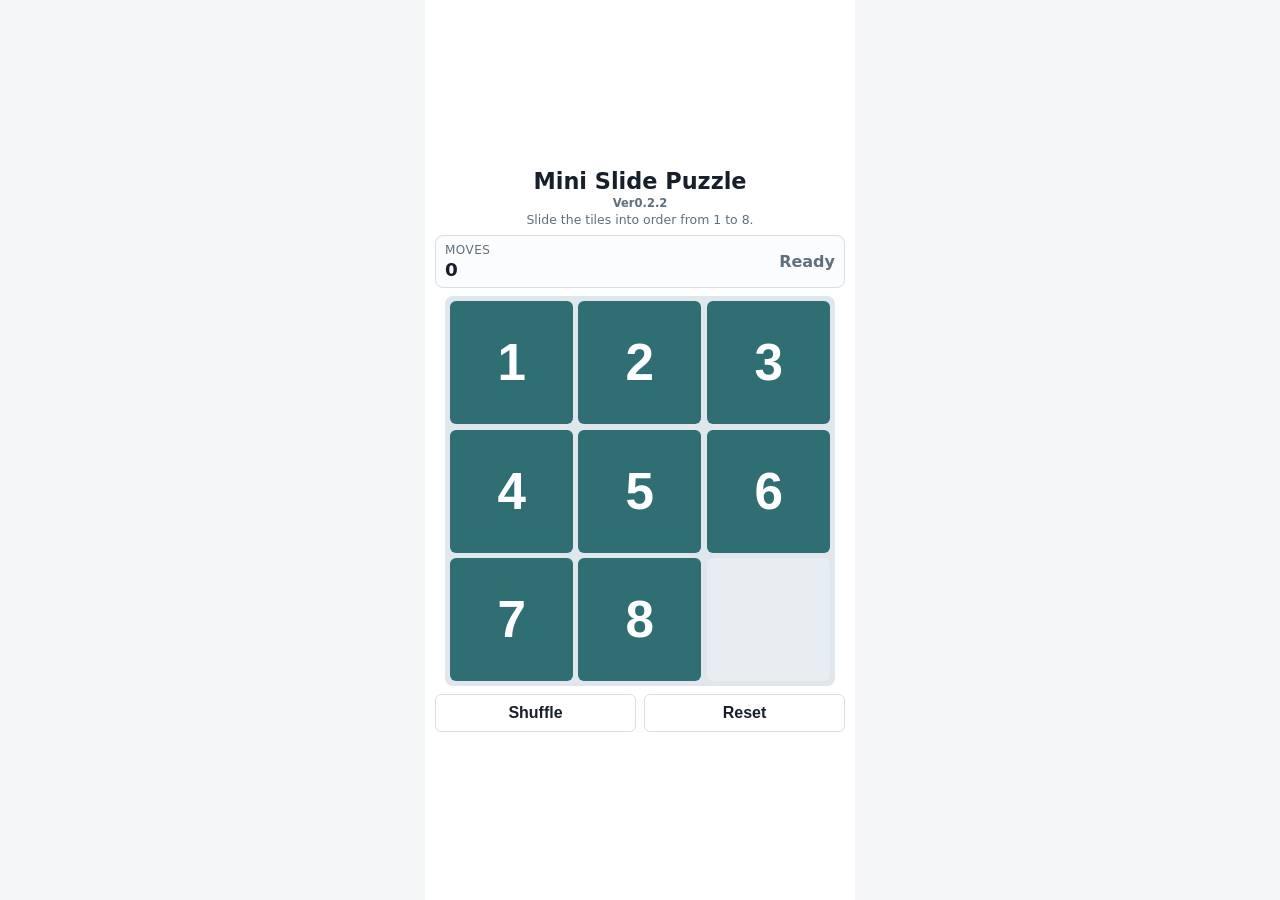
==== index.html @ 3844282f "Calibrate drag distance symmetry" ====
<!doctype html>
<html lang="en">
<head>
  <meta charset="utf-8">
  <meta name="viewport" content="width=device-width, initial-scale=1, viewport-fit=cover">
  <title>Mini Slide Puzzle</title>
  <link rel="stylesheet" href="style.css">
</head>
<body>
  <main class="app" aria-labelledby="app-title">
    <header class="header">
      <h1 id="app-title">Mini Slide Puzzle</h1>
      <p class="version">Ver0.2.2</p>
      <p class="subtitle">Slide the tiles into order from 1 to 8.</p>
    </header>

    <section class="status" aria-live="polite">
      <div>
        <span class="label">Moves</span>
        <strong id="move-count">0</strong>
      </div>
      <p id="message" class="message">Ready</p>
    </section>

    <section
      id="board"
      class="board"
      aria-label="3 by 3 sliding puzzle board"
    ></section>

    <div class="controls">
      <button id="shuffle-button" type="button">Shuffle</button>
      <button id="reset-button" type="button">Reset</button>
    </div>
  </main>

  <script src="script.js"></script>
</body>
</html>
---- style.css ----
:root {
  color-scheme: light;
  --bg: #f4f6f8;
  --panel: #ffffff;
  --text: #17202a;
  --muted: #5f6f7c;
  --line: #d7dee5;
  --tile: #2f6f73;
  --tile-active: #255a5d;
  --empty: #e8edf1;
  --focus: #e0a100;
}

* {
  box-sizing: border-box;
}

html {
  height: 100%;
  overflow: hidden;
  overscroll-behavior: none;
  touch-action: none;
}

body {
  position: fixed;
  inset: 0;
  width: 100%;
  margin: 0;
  height: 100svh;
  height: 100vh;
  height: 100dvh;
  overflow: hidden;
  overscroll-behavior: none;
  touch-action: none;
  display: grid;
  place-items: center;
  padding: 0;
  background: var(--bg);
  color: var(--text);
  font-family: system-ui, -apple-system, BlinkMacSystemFont, "Segoe UI", sans-serif;
}

.app {
  width: min(100%, 430px);
  height: 100svh;
  height: 100dvh;
  max-height: 100dvh;
  display: flex;
  flex-direction: column;
  justify-content: center;
  padding: max(8px, env(safe-area-inset-top)) max(10px, env(safe-area-inset-right)) max(8px, env(safe-area-inset-bottom)) max(10px, env(safe-area-inset-left));
  background: var(--panel);
  border: 0;
  border-radius: 0;
  box-shadow: none;
  overflow: hidden;
  touch-action: none;
}

.header {
  text-align: center;
}

h1 {
  margin: 0;
  font-size: clamp(1.12rem, 4.6vw, 1.4rem);
  line-height: 1.2;
}

.version {
  margin: 2px 0 0;
  color: var(--muted);
  font-size: 0.72rem;
  font-weight: 800;
}

.subtitle {
  margin: 2px 0 0;
  color: var(--muted);
  font-size: 0.78rem;
}

.status {
  display: flex;
  justify-content: space-between;
  align-items: center;
  gap: 12px;
  flex: 0 0 auto;
  margin: 8px 0;
  padding: 7px 9px;
  border: 1px solid var(--line);
  border-radius: 8px;
  background: #fbfcfd;
}

.label {
  display: block;
  color: var(--muted);
  font-size: 0.75rem;
  text-transform: uppercase;
  letter-spacing: 0.04em;
}

#move-count {
  display: block;
  margin-top: 2px;
  font-size: 1.15rem;
}

.message {
  margin: 0;
  color: var(--muted);
  font-weight: 700;
  text-align: right;
}

.message.solved {
  color: #1f7a3f;
}

.board {
  display: grid;
  grid-template-columns: repeat(3, 1fr);
  gap: 5px;
  width: min(100%, calc(100svh - 158px), calc(100dvh - 158px), 390px);
  min-width: 0;
  aspect-ratio: 1;
  align-self: center;
  flex: 0 0 auto;
  padding: 5px;
  border-radius: 8px;
  background: #dfe6ec;
  touch-action: none;
  user-select: none;
}

.tile {
  display: grid;
  place-items: center;
  width: 100%;
  min-width: 0;
  border: 0;
  border-radius: 6px;
  background: var(--tile);
  color: #ffffff;
  font-size: clamp(2rem, 14vw, 3.2rem);
  font-weight: 800;
  cursor: pointer;
  touch-action: none;
  -webkit-tap-highlight-color: transparent;
  user-select: none;
  -webkit-user-select: none;
  transition: transform 150ms ease, background-color 120ms ease;
  will-change: transform;
  z-index: 1;
}

.tile.dragging {
  transition: none;
  z-index: 2;
}

.tile.settling {
  transition: transform 150ms ease;
}

.tile:active {
  transform: scale(0.97);
  background: var(--tile-active);
}

.tile:focus-visible,
.controls button:focus-visible {
  outline: 3px solid var(--focus);
  outline-offset: 3px;
}

.empty {
  border-radius: 6px;
  background: var(--empty);
}

.controls {
  display: grid;
  grid-template-columns: 1fr 1fr;
  gap: 8px;
  flex: 0 0 auto;
  margin-top: 8px;
}

.controls button {
  min-height: 38px;
  border: 1px solid var(--line);
  border-radius: 6px;
  background: #ffffff;
  color: var(--text);
  font-size: 1rem;
  font-weight: 800;
  cursor: pointer;
}

.controls button:active {
  background: #edf2f5;
}

@media (max-width: 360px) {
  .app {
    padding: max(6px, env(safe-area-inset-top)) max(8px, env(safe-area-inset-right)) max(6px, env(safe-area-inset-bottom)) max(8px, env(safe-area-inset-left));
  }

  .status {
    align-items: center;
    flex-direction: row;
  }

  .message {
    text-align: right;
  }
}

@media (max-height: 620px) {
  .subtitle {
    display: none;
  }

  .status {
    margin: 8px 0;
    padding: 7px 9px;
  }

  .controls {
    margin-top: 8px;
  }

  .controls button {
    min-height: 38px;
  }

  .board {
    width: min(100%, calc(100svh - 128px), calc(100dvh - 128px), 390px);
  }
}

@media (max-height: 540px) {
  h1 {
    font-size: 1rem;
  }

  .version {
    font-size: 0.68rem;
  }

  .status {
    margin: 6px 0;
  }

  .controls button {
    min-height: 34px;
  }

  .board {
    width: min(100%, calc(100svh - 112px), calc(100dvh - 112px), 390px);
  }
}
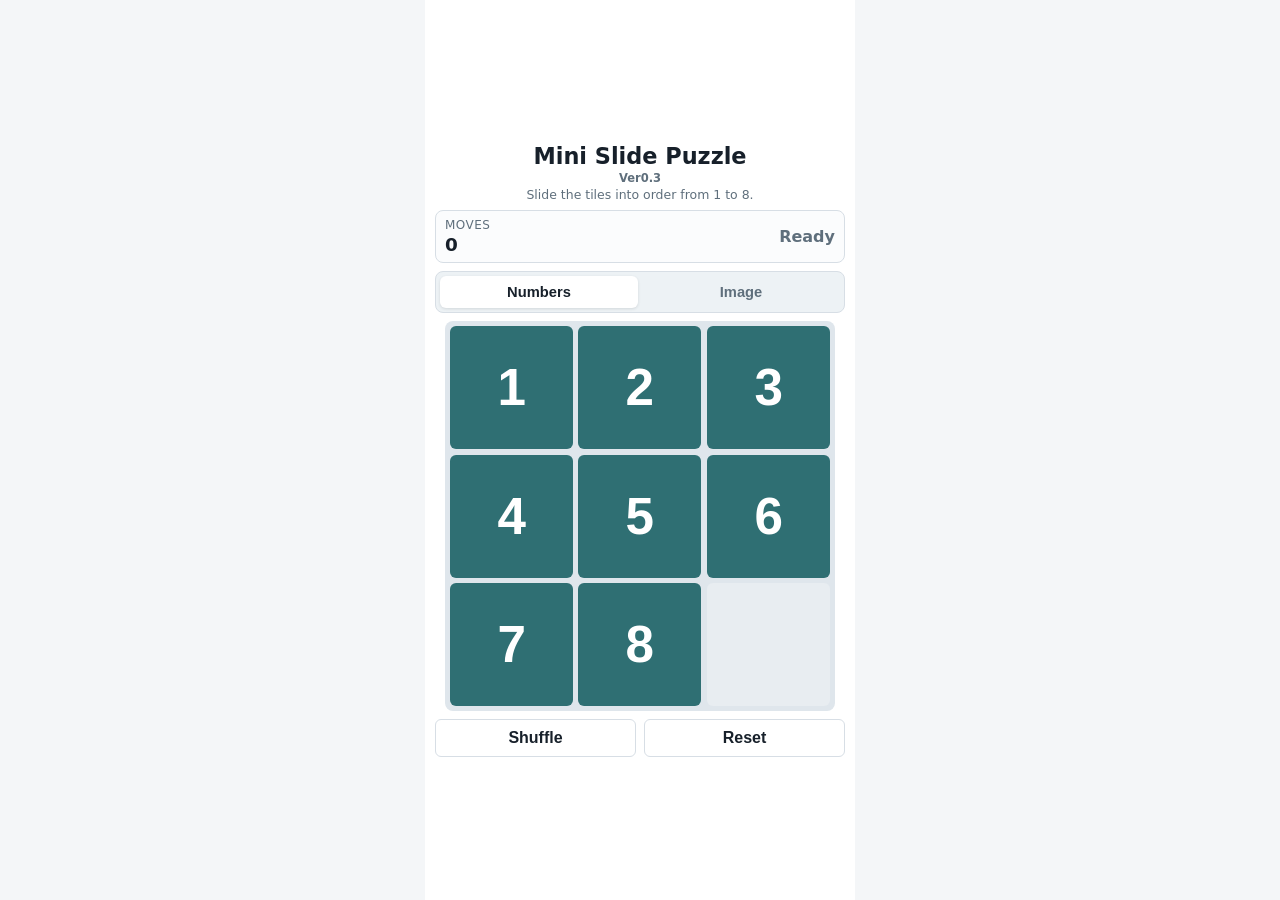
==== commit e0eba24f: "Add image puzzle mode" ====
--- a/index.html
+++ b/index.html
@@ -10,7 +10,7 @@
   <main class="app" aria-labelledby="app-title">
     <header class="header">
       <h1 id="app-title">Mini Slide Puzzle</h1>
-      <p class="version">Ver0.2.2</p>
+      <p class="version">Ver0.3</p>
       <p class="subtitle">Slide the tiles into order from 1 to 8.</p>
     </header>
 
@@ -21,6 +21,11 @@
       </div>
       <p id="message" class="message">Ready</p>
     </section>
+
+    <div class="mode-switch" aria-label="Puzzle mode">
+      <button id="numbers-mode" class="mode-button active" type="button" aria-pressed="true">Numbers</button>
+      <button id="image-mode" class="mode-button" type="button" aria-pressed="false">Image</button>
+    </div>
 
     <section
       id="board"
--- a/style.css
+++ b/style.css
@@ -9,6 +9,13 @@
   --tile-active: #255a5d;
   --empty: #e8edf1;
   --focus: #e0a100;
+  --sample-image:
+    radial-gradient(circle at 50% 42%, #ffe66d 0 10%, transparent 11%),
+    radial-gradient(circle at 38% 30%, #ff7aa2 0 9%, transparent 10%),
+    radial-gradient(circle at 62% 30%, #ff9b54 0 9%, transparent 10%),
+    radial-gradient(circle at 35% 55%, #8bd450 0 9%, transparent 10%),
+    radial-gradient(circle at 65% 56%, #61c9f7 0 9%, transparent 10%),
+    linear-gradient(135deg, #3657a8 0%, #65c7b8 45%, #f7d66b 100%);
 }
 
 * {
@@ -94,6 +101,35 @@
   background: #fbfcfd;
 }
 
+.mode-switch {
+  display: grid;
+  grid-template-columns: 1fr 1fr;
+  gap: 4px;
+  flex: 0 0 auto;
+  margin: 0 0 8px;
+  padding: 4px;
+  border: 1px solid var(--line);
+  border-radius: 8px;
+  background: #edf2f5;
+}
+
+.mode-button {
+  min-height: 32px;
+  border: 0;
+  border-radius: 6px;
+  background: transparent;
+  color: var(--muted);
+  font-size: 0.92rem;
+  font-weight: 800;
+  cursor: pointer;
+}
+
+.mode-button.active {
+  background: #ffffff;
+  color: var(--text);
+  box-shadow: 0 1px 3px rgba(23, 32, 42, 0.12);
+}
+
 .label {
   display: block;
   color: var(--muted);
@@ -123,7 +159,7 @@
   display: grid;
   grid-template-columns: repeat(3, 1fr);
   gap: 5px;
-  width: min(100%, calc(100svh - 158px), calc(100dvh - 158px), 390px);
+  width: min(100%, calc(100svh - 196px), calc(100dvh - 196px), 390px);
   min-width: 0;
   aspect-ratio: 1;
   align-self: center;
@@ -165,12 +201,20 @@
   transition: transform 150ms ease;
 }
 
+.tile.image-tile {
+  background-image: var(--sample-image);
+  background-size: 300% 300%;
+  color: transparent;
+  text-shadow: none;
+}
+
 .tile:active {
   transform: scale(0.97);
   background: var(--tile-active);
 }
 
 .tile:focus-visible,
+.mode-button:focus-visible,
 .controls button:focus-visible {
   outline: 3px solid var(--focus);
   outline-offset: 3px;
@@ -233,12 +277,20 @@
     margin-top: 8px;
   }
 
+  .mode-switch {
+    margin-bottom: 6px;
+  }
+
+  .mode-button {
+    min-height: 30px;
+  }
+
   .controls button {
     min-height: 38px;
   }
 
   .board {
-    width: min(100%, calc(100svh - 128px), calc(100dvh - 128px), 390px);
+    width: min(100%, calc(100svh - 164px), calc(100dvh - 164px), 390px);
   }
 }
 
@@ -259,7 +311,12 @@
     min-height: 34px;
   }
 
+  .mode-button {
+    min-height: 28px;
+    font-size: 0.84rem;
+  }
+
   .board {
-    width: min(100%, calc(100svh - 112px), calc(100dvh - 112px), 390px);
-  }
-}
+    width: min(100%, calc(100svh - 144px), calc(100dvh - 144px), 390px);
+  }
+}
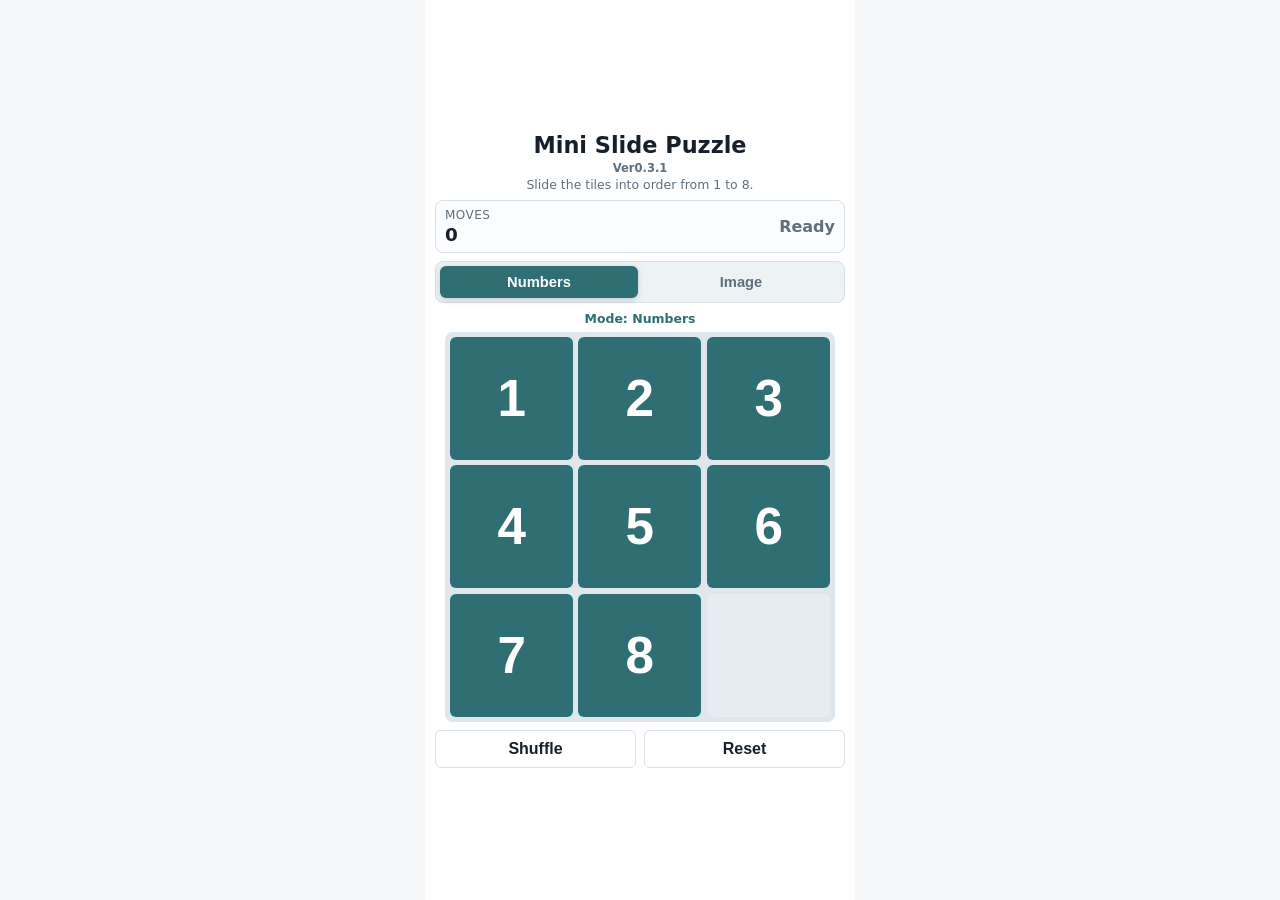
==== commit 08882f7b: "Improve image mode visibility" ====
--- a/index.html
+++ b/index.html
@@ -10,7 +10,7 @@
   <main class="app" aria-labelledby="app-title">
     <header class="header">
       <h1 id="app-title">Mini Slide Puzzle</h1>
-      <p class="version">Ver0.3</p>
+      <p class="version">Ver0.3.1</p>
       <p class="subtitle">Slide the tiles into order from 1 to 8.</p>
     </header>
 
@@ -26,6 +26,7 @@
       <button id="numbers-mode" class="mode-button active" type="button" aria-pressed="true">Numbers</button>
       <button id="image-mode" class="mode-button" type="button" aria-pressed="false">Image</button>
     </div>
+    <p id="mode-label" class="mode-label" aria-live="polite">Mode: Numbers</p>
 
     <section
       id="board"
--- a/style.css
+++ b/style.css
@@ -10,12 +10,14 @@
   --empty: #e8edf1;
   --focus: #e0a100;
   --sample-image:
-    radial-gradient(circle at 50% 42%, #ffe66d 0 10%, transparent 11%),
-    radial-gradient(circle at 38% 30%, #ff7aa2 0 9%, transparent 10%),
-    radial-gradient(circle at 62% 30%, #ff9b54 0 9%, transparent 10%),
-    radial-gradient(circle at 35% 55%, #8bd450 0 9%, transparent 10%),
-    radial-gradient(circle at 65% 56%, #61c9f7 0 9%, transparent 10%),
-    linear-gradient(135deg, #3657a8 0%, #65c7b8 45%, #f7d66b 100%);
+    radial-gradient(circle at 50% 50%, #fff4a3 0 9%, transparent 10%),
+    radial-gradient(ellipse at 50% 22%, #ff2f7d 0 16%, transparent 17%),
+    radial-gradient(ellipse at 78% 50%, #ff8a00 0 16%, transparent 17%),
+    radial-gradient(ellipse at 50% 78%, #ffe000 0 16%, transparent 17%),
+    radial-gradient(ellipse at 22% 50%, #00c2ff 0 16%, transparent 17%),
+    radial-gradient(circle at 16% 16%, #ffffff 0 8%, transparent 9%),
+    radial-gradient(circle at 84% 84%, #7cff4f 0 10%, transparent 11%),
+    linear-gradient(135deg, #3810a8 0%, #e600ff 42%, #00d084 100%);
 }
 
 * {
@@ -115,7 +117,7 @@
 
 .mode-button {
   min-height: 32px;
-  border: 0;
+  border: 2px solid transparent;
   border-radius: 6px;
   background: transparent;
   color: var(--muted);
@@ -125,9 +127,19 @@
 }
 
 .mode-button.active {
-  background: #ffffff;
-  color: var(--text);
-  box-shadow: 0 1px 3px rgba(23, 32, 42, 0.12);
+  border-color: var(--tile);
+  background: var(--tile);
+  color: #ffffff;
+  box-shadow: 0 2px 6px rgba(23, 32, 42, 0.18);
+}
+
+.mode-label {
+  flex: 0 0 auto;
+  margin: 0 0 6px;
+  color: var(--tile);
+  font-size: 0.78rem;
+  font-weight: 900;
+  text-align: center;
 }
 
 .label {
@@ -204,8 +216,21 @@
 .tile.image-tile {
   background-image: var(--sample-image);
   background-size: 300% 300%;
+  box-shadow: inset 0 0 0 2px rgba(255, 255, 255, 0.4);
   color: transparent;
   text-shadow: none;
+}
+
+.tile.image-tile::after {
+  content: attr(data-tile);
+  align-self: start;
+  justify-self: end;
+  margin: 5px;
+  color: rgba(255, 255, 255, 0.72);
+  font-size: 0.72rem;
+  font-weight: 900;
+  line-height: 1;
+  text-shadow: 0 1px 2px rgba(23, 32, 42, 0.35);
 }
 
 .tile:active {
@@ -278,19 +303,23 @@
   }
 
   .mode-switch {
-    margin-bottom: 6px;
+    margin-bottom: 4px;
   }
 
   .mode-button {
     min-height: 30px;
   }
 
+  .mode-label {
+    margin-bottom: 4px;
+  }
+
   .controls button {
     min-height: 38px;
   }
 
   .board {
-    width: min(100%, calc(100svh - 164px), calc(100dvh - 164px), 390px);
+    width: min(100%, calc(100svh - 178px), calc(100dvh - 178px), 390px);
   }
 }
 
@@ -316,7 +345,11 @@
     font-size: 0.84rem;
   }
 
+  .mode-label {
+    font-size: 0.7rem;
+  }
+
   .board {
-    width: min(100%, calc(100svh - 144px), calc(100dvh - 144px), 390px);
-  }
-}
+    width: min(100%, calc(100svh - 156px), calc(100dvh - 156px), 390px);
+  }
+}
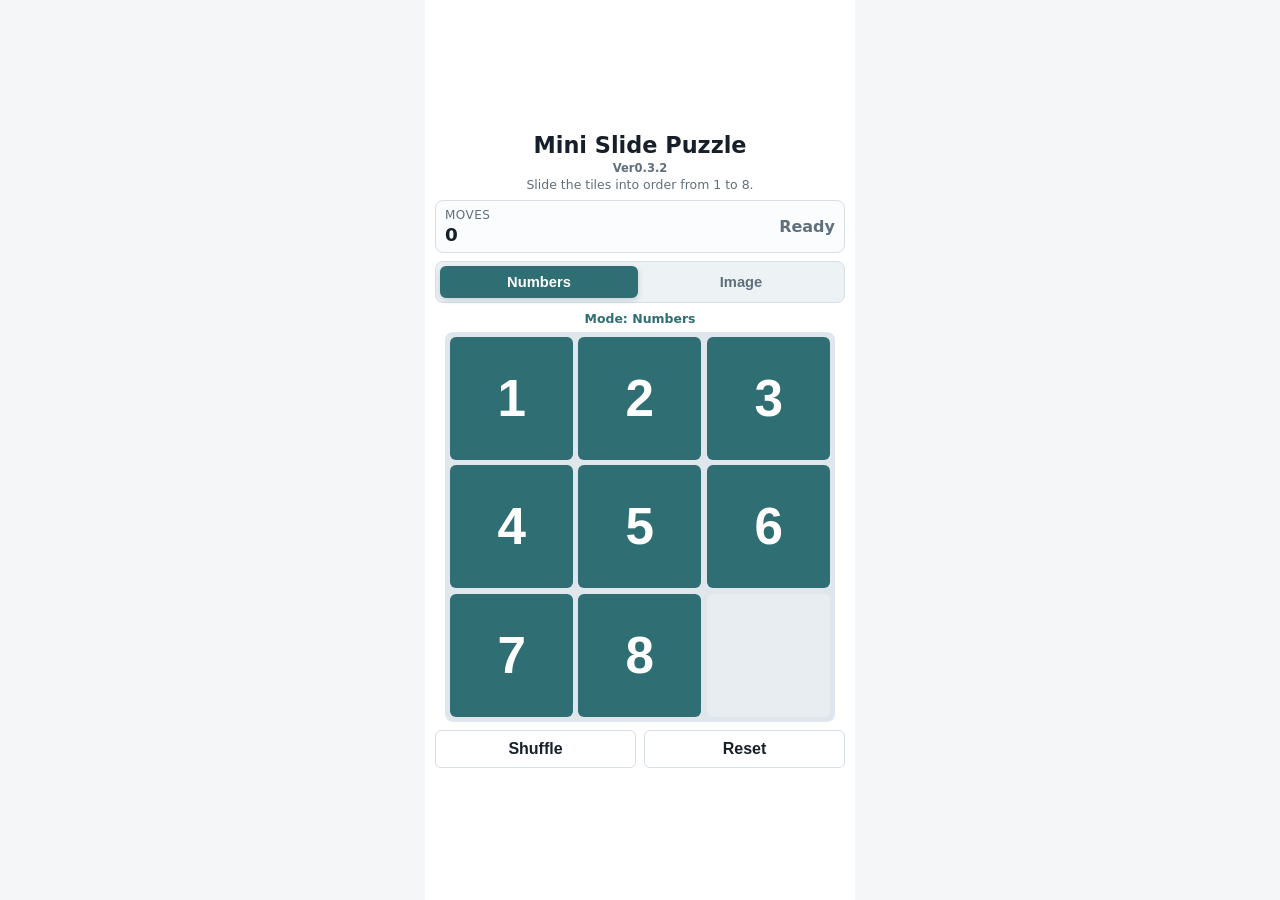
==== commit 0010b42f: "Lock image crop during drag" ====
--- a/index.html
+++ b/index.html
@@ -10,7 +10,7 @@
   <main class="app" aria-labelledby="app-title">
     <header class="header">
       <h1 id="app-title">Mini Slide Puzzle</h1>
-      <p class="version">Ver0.3.1</p>
+      <p class="version">Ver0.3.2</p>
       <p class="subtitle">Slide the tiles into order from 1 to 8.</p>
     </header>
 
--- a/style.css
+++ b/style.css
@@ -214,23 +214,34 @@
 }
 
 .tile.image-tile {
-  background-image: var(--sample-image);
-  background-size: 300% 300%;
+  position: relative;
+  overflow: hidden;
+  background: #3810a8;
   box-shadow: inset 0 0 0 2px rgba(255, 255, 255, 0.4);
   color: transparent;
   text-shadow: none;
 }
 
-.tile.image-tile::after {
-  content: attr(data-tile);
-  align-self: start;
-  justify-self: end;
-  margin: 5px;
+.image-piece {
+  position: absolute;
+  inset: 0;
+  border-radius: inherit;
+  background-image: var(--sample-image);
+  background-size: 300% 300%;
+  background-repeat: no-repeat;
+  pointer-events: none;
+}
+
+.image-index {
+  position: absolute;
+  top: 5px;
+  right: 5px;
   color: rgba(255, 255, 255, 0.72);
   font-size: 0.72rem;
   font-weight: 900;
   line-height: 1;
   text-shadow: 0 1px 2px rgba(23, 32, 42, 0.35);
+  pointer-events: none;
 }
 
 .tile:active {
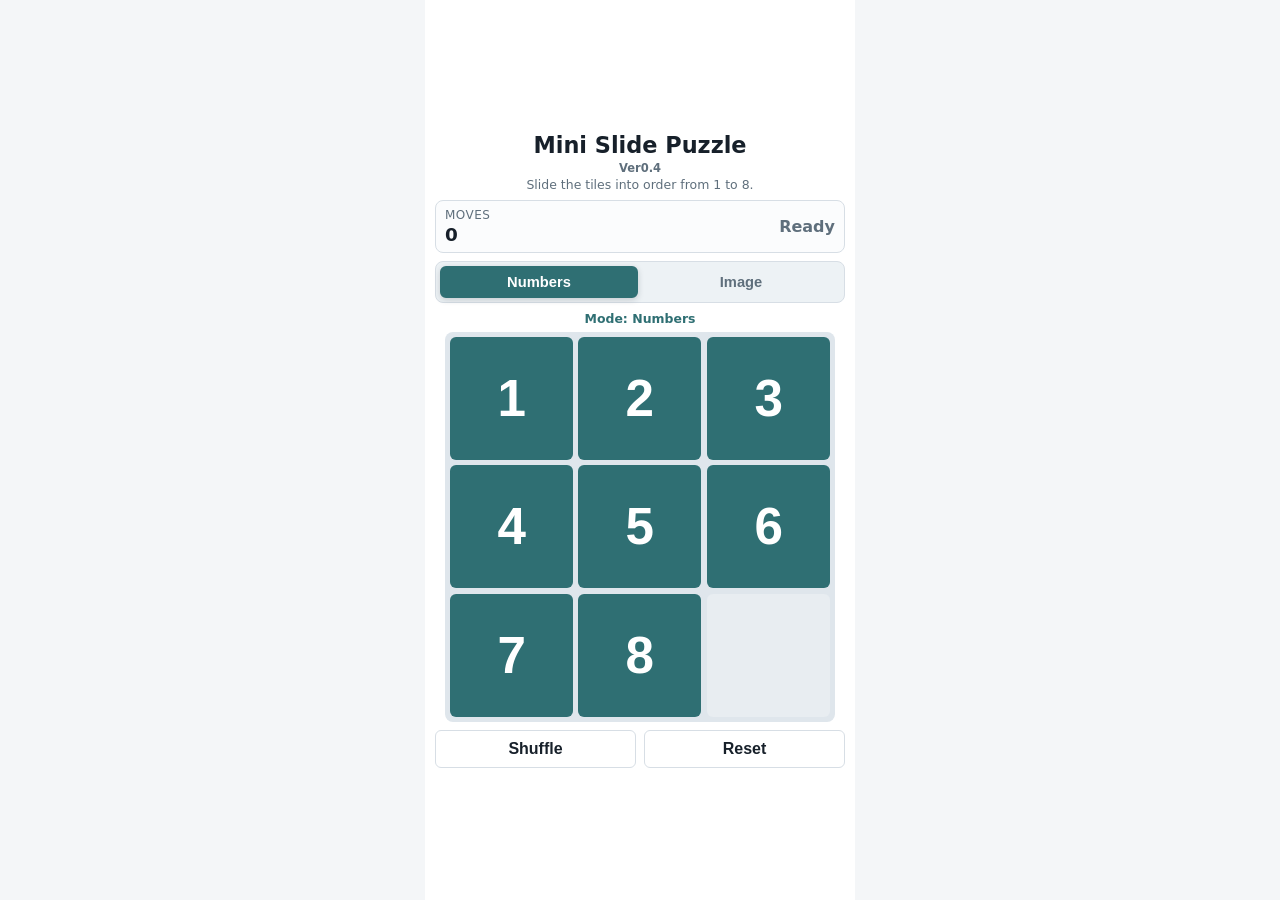
==== commit f6b8235e: "Add image theme selection" ====
--- a/index.html
+++ b/index.html
@@ -10,7 +10,7 @@
   <main class="app" aria-labelledby="app-title">
     <header class="header">
       <h1 id="app-title">Mini Slide Puzzle</h1>
-      <p class="version">Ver0.3.2</p>
+      <p class="version">Ver0.4</p>
       <p class="subtitle">Slide the tiles into order from 1 to 8.</p>
     </header>
 
@@ -27,6 +27,11 @@
       <button id="image-mode" class="mode-button" type="button" aria-pressed="false">Image</button>
     </div>
     <p id="mode-label" class="mode-label" aria-live="polite">Mode: Numbers</p>
+    <div id="theme-switch" class="theme-switch hidden" aria-label="Image theme">
+      <button class="theme-button active" type="button" data-theme="flower" aria-pressed="true">Flower</button>
+      <button class="theme-button" type="button" data-theme="sky" aria-pressed="false">Sky</button>
+      <button class="theme-button" type="button" data-theme="japanese" aria-pressed="false">Japanese</button>
+    </div>
 
     <section
       id="board"
--- a/style.css
+++ b/style.css
@@ -9,7 +9,7 @@
   --tile-active: #255a5d;
   --empty: #e8edf1;
   --focus: #e0a100;
-  --sample-image:
+  --flower-image:
     radial-gradient(circle at 50% 50%, #fff4a3 0 9%, transparent 10%),
     radial-gradient(ellipse at 50% 22%, #ff2f7d 0 16%, transparent 17%),
     radial-gradient(ellipse at 78% 50%, #ff8a00 0 16%, transparent 17%),
@@ -18,6 +18,20 @@
     radial-gradient(circle at 16% 16%, #ffffff 0 8%, transparent 9%),
     radial-gradient(circle at 84% 84%, #7cff4f 0 10%, transparent 11%),
     linear-gradient(135deg, #3810a8 0%, #e600ff 42%, #00d084 100%);
+  --sky-image:
+    radial-gradient(circle at 78% 20%, #fff7a8 0 11%, transparent 12%),
+    radial-gradient(ellipse at 22% 68%, #ffffff 0 12%, transparent 13%),
+    radial-gradient(ellipse at 42% 62%, #eaf8ff 0 14%, transparent 15%),
+    radial-gradient(ellipse at 70% 72%, #ffffff 0 12%, transparent 13%),
+    linear-gradient(180deg, #1478ff 0%, #65d8ff 55%, #f8f3bf 100%);
+  --japanese-image:
+    radial-gradient(circle at 50% 46%, #d9152c 0 18%, transparent 19%),
+    linear-gradient(135deg, transparent 0 43%, rgba(36, 36, 36, 0.24) 44% 46%, transparent 47%),
+    linear-gradient(45deg, transparent 0 45%, rgba(36, 36, 36, 0.18) 46% 48%, transparent 49%),
+    radial-gradient(circle at 16% 18%, #111111 0 5%, transparent 6%),
+    radial-gradient(circle at 84% 82%, #111111 0 5%, transparent 6%),
+    linear-gradient(180deg, #fff8ea 0%, #f4e5c8 100%);
+  --theme-image: var(--flower-image);
 }
 
 * {
@@ -142,6 +156,39 @@
   text-align: center;
 }
 
+.theme-switch {
+  display: grid;
+  grid-template-columns: repeat(3, 1fr);
+  gap: 4px;
+  flex: 0 0 auto;
+  margin: 0 0 6px;
+  padding: 4px;
+  border: 1px solid var(--line);
+  border-radius: 8px;
+  background: #f4f7f9;
+}
+
+.theme-switch.hidden {
+  display: none;
+}
+
+.theme-button {
+  min-height: 30px;
+  border: 2px solid transparent;
+  border-radius: 6px;
+  background: #ffffff;
+  color: var(--muted);
+  font-size: 0.78rem;
+  font-weight: 900;
+  cursor: pointer;
+}
+
+.theme-button.active {
+  border-color: var(--focus);
+  background: #ffe8a3;
+  color: #17202a;
+}
+
 .label {
   display: block;
   color: var(--muted);
@@ -171,7 +218,7 @@
   display: grid;
   grid-template-columns: repeat(3, 1fr);
   gap: 5px;
-  width: min(100%, calc(100svh - 196px), calc(100dvh - 196px), 390px);
+  width: min(100%, calc(100svh - 230px), calc(100dvh - 230px), 390px);
   min-width: 0;
   aspect-ratio: 1;
   align-self: center;
@@ -226,7 +273,7 @@
   position: absolute;
   inset: 0;
   border-radius: inherit;
-  background-image: var(--sample-image);
+  background-image: var(--theme-image);
   background-size: 300% 300%;
   background-repeat: no-repeat;
   pointer-events: none;
@@ -251,6 +298,7 @@
 
 .tile:focus-visible,
 .mode-button:focus-visible,
+.theme-button:focus-visible,
 .controls button:focus-visible {
   outline: 3px solid var(--focus);
   outline-offset: 3px;
@@ -259,6 +307,18 @@
 .empty {
   border-radius: 6px;
   background: var(--empty);
+}
+
+.theme-flower {
+  --theme-image: var(--flower-image);
+}
+
+.theme-sky {
+  --theme-image: var(--sky-image);
+}
+
+.theme-japanese {
+  --theme-image: var(--japanese-image);
 }
 
 .controls {
@@ -325,12 +385,21 @@
     margin-bottom: 4px;
   }
 
+  .theme-switch {
+    margin-bottom: 4px;
+  }
+
+  .theme-button {
+    min-height: 28px;
+    font-size: 0.72rem;
+  }
+
   .controls button {
     min-height: 38px;
   }
 
   .board {
-    width: min(100%, calc(100svh - 178px), calc(100dvh - 178px), 390px);
+    width: min(100%, calc(100svh - 212px), calc(100dvh - 212px), 390px);
   }
 }
 
@@ -360,7 +429,12 @@
     font-size: 0.7rem;
   }
 
+  .theme-button {
+    min-height: 26px;
+    font-size: 0.66rem;
+  }
+
   .board {
-    width: min(100%, calc(100svh - 156px), calc(100dvh - 156px), 390px);
-  }
-}
+    width: min(100%, calc(100svh - 184px), calc(100dvh - 184px), 390px);
+  }
+}
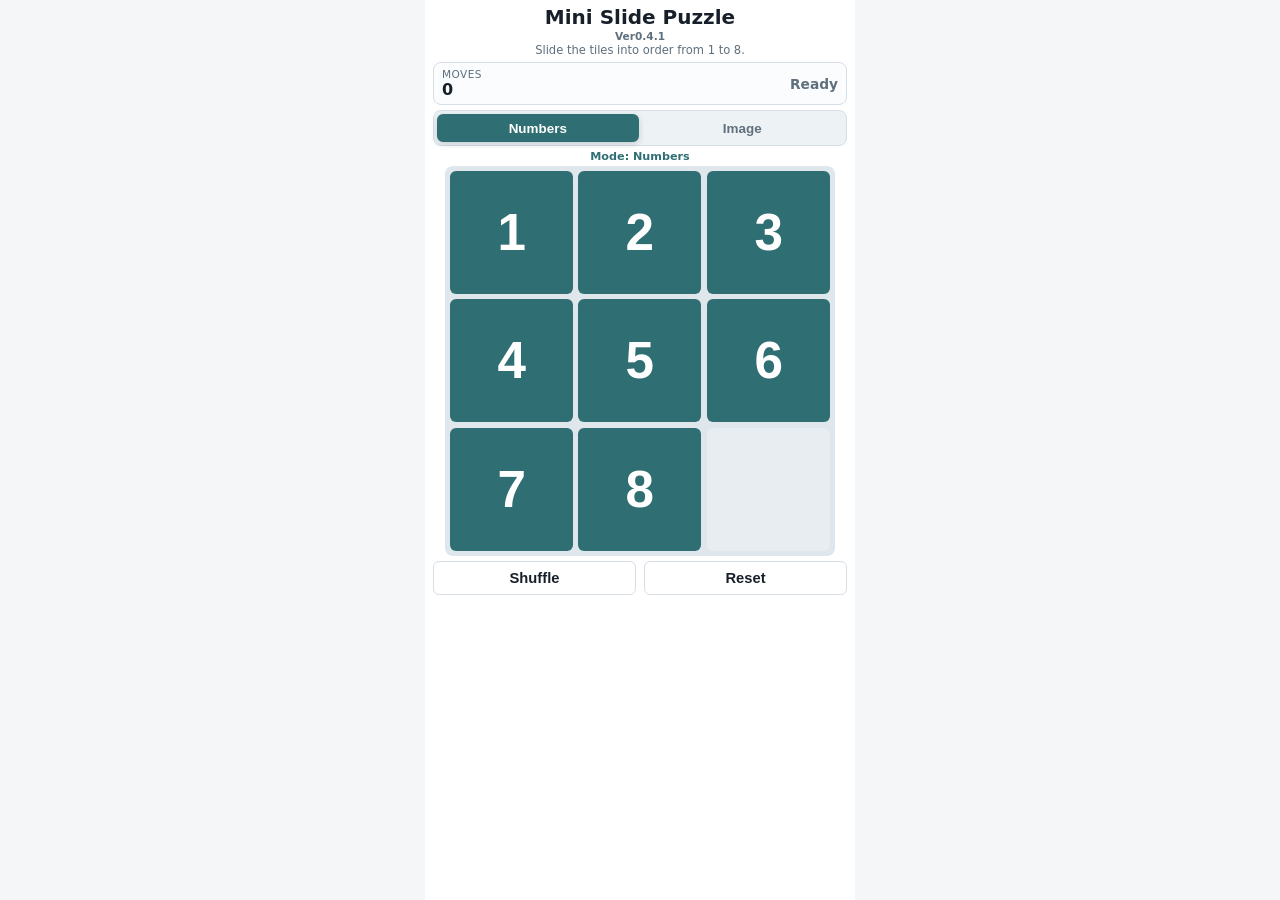
==== commit e7441c70: "Compact layout for theme selector" ====
--- a/index.html
+++ b/index.html
@@ -10,7 +10,7 @@
   <main class="app" aria-labelledby="app-title">
     <header class="header">
       <h1 id="app-title">Mini Slide Puzzle</h1>
-      <p class="version">Ver0.4</p>
+      <p class="version">Ver0.4.1</p>
       <p class="subtitle">Slide the tiles into order from 1 to 8.</p>
     </header>
 
--- a/style.css
+++ b/style.css
@@ -71,8 +71,8 @@
   max-height: 100dvh;
   display: flex;
   flex-direction: column;
-  justify-content: center;
-  padding: max(8px, env(safe-area-inset-top)) max(10px, env(safe-area-inset-right)) max(8px, env(safe-area-inset-bottom)) max(10px, env(safe-area-inset-left));
+  justify-content: flex-start;
+  padding: max(5px, env(safe-area-inset-top)) max(8px, env(safe-area-inset-right)) max(5px, env(safe-area-inset-bottom)) max(8px, env(safe-area-inset-left));
   background: var(--panel);
   border: 0;
   border-radius: 0;
@@ -87,21 +87,21 @@
 
 h1 {
   margin: 0;
-  font-size: clamp(1.12rem, 4.6vw, 1.4rem);
+  font-size: clamp(1rem, 4vw, 1.25rem);
   line-height: 1.2;
 }
 
 .version {
-  margin: 2px 0 0;
+  margin: 1px 0 0;
+  color: var(--muted);
+  font-size: 0.66rem;
+  font-weight: 800;
+}
+
+.subtitle {
+  margin: 1px 0 0;
   color: var(--muted);
   font-size: 0.72rem;
-  font-weight: 800;
-}
-
-.subtitle {
-  margin: 2px 0 0;
-  color: var(--muted);
-  font-size: 0.78rem;
 }
 
 .status {
@@ -110,8 +110,8 @@
   align-items: center;
   gap: 12px;
   flex: 0 0 auto;
-  margin: 8px 0;
-  padding: 7px 9px;
+  margin: 5px 0;
+  padding: 5px 8px;
   border: 1px solid var(--line);
   border-radius: 8px;
   background: #fbfcfd;
@@ -120,22 +120,22 @@
 .mode-switch {
   display: grid;
   grid-template-columns: 1fr 1fr;
-  gap: 4px;
-  flex: 0 0 auto;
-  margin: 0 0 8px;
-  padding: 4px;
+  gap: 3px;
+  flex: 0 0 auto;
+  margin: 0 0 4px;
+  padding: 3px;
   border: 1px solid var(--line);
   border-radius: 8px;
   background: #edf2f5;
 }
 
 .mode-button {
-  min-height: 32px;
+  min-height: 28px;
   border: 2px solid transparent;
   border-radius: 6px;
   background: transparent;
   color: var(--muted);
-  font-size: 0.92rem;
+  font-size: 0.84rem;
   font-weight: 800;
   cursor: pointer;
 }
@@ -149,9 +149,9 @@
 
 .mode-label {
   flex: 0 0 auto;
-  margin: 0 0 6px;
+  margin: 0 0 3px;
   color: var(--tile);
-  font-size: 0.78rem;
+  font-size: 0.7rem;
   font-weight: 900;
   text-align: center;
 }
@@ -159,10 +159,10 @@
 .theme-switch {
   display: grid;
   grid-template-columns: repeat(3, 1fr);
-  gap: 4px;
-  flex: 0 0 auto;
-  margin: 0 0 6px;
-  padding: 4px;
+  gap: 2px;
+  flex: 0 0 auto;
+  margin: 0 0 4px;
+  padding: 2px;
   border: 1px solid var(--line);
   border-radius: 8px;
   background: #f4f7f9;
@@ -173,12 +173,12 @@
 }
 
 .theme-button {
-  min-height: 30px;
+  min-height: 24px;
   border: 2px solid transparent;
   border-radius: 6px;
   background: #ffffff;
   color: var(--muted);
-  font-size: 0.78rem;
+  font-size: 0.68rem;
   font-weight: 900;
   cursor: pointer;
 }
@@ -192,21 +192,22 @@
 .label {
   display: block;
   color: var(--muted);
-  font-size: 0.75rem;
+  font-size: 0.66rem;
   text-transform: uppercase;
   letter-spacing: 0.04em;
 }
 
 #move-count {
   display: block;
-  margin-top: 2px;
-  font-size: 1.15rem;
+  margin-top: 0;
+  font-size: 1rem;
 }
 
 .message {
   margin: 0;
   color: var(--muted);
   font-weight: 700;
+  font-size: 0.86rem;
   text-align: right;
 }
 
@@ -218,7 +219,7 @@
   display: grid;
   grid-template-columns: repeat(3, 1fr);
   gap: 5px;
-  width: min(100%, calc(100svh - 230px), calc(100dvh - 230px), 390px);
+  width: min(100%, calc(100svh - 210px), calc(100dvh - 210px), 390px);
   min-width: 0;
   aspect-ratio: 1;
   align-self: center;
@@ -326,16 +327,16 @@
   grid-template-columns: 1fr 1fr;
   gap: 8px;
   flex: 0 0 auto;
-  margin-top: 8px;
+  margin-top: 5px;
 }
 
 .controls button {
-  min-height: 38px;
+  min-height: 34px;
   border: 1px solid var(--line);
   border-radius: 6px;
   background: #ffffff;
   color: var(--text);
-  font-size: 1rem;
+  font-size: 0.92rem;
   font-weight: 800;
   cursor: pointer;
 }
@@ -346,7 +347,7 @@
 
 @media (max-width: 360px) {
   .app {
-    padding: max(6px, env(safe-area-inset-top)) max(8px, env(safe-area-inset-right)) max(6px, env(safe-area-inset-bottom)) max(8px, env(safe-area-inset-left));
+    padding: max(4px, env(safe-area-inset-top)) max(6px, env(safe-area-inset-right)) max(4px, env(safe-area-inset-bottom)) max(6px, env(safe-area-inset-left));
   }
 
   .status {
@@ -365,41 +366,41 @@
   }
 
   .status {
-    margin: 8px 0;
-    padding: 7px 9px;
+    margin: 4px 0;
+    padding: 4px 7px;
   }
 
   .controls {
-    margin-top: 8px;
+    margin-top: 4px;
   }
 
   .mode-switch {
-    margin-bottom: 4px;
+    margin-bottom: 3px;
   }
 
   .mode-button {
-    min-height: 30px;
+    min-height: 26px;
   }
 
   .mode-label {
-    margin-bottom: 4px;
+    margin-bottom: 2px;
   }
 
   .theme-switch {
-    margin-bottom: 4px;
+    margin-bottom: 3px;
   }
 
   .theme-button {
-    min-height: 28px;
-    font-size: 0.72rem;
+    min-height: 22px;
+    font-size: 0.64rem;
   }
 
   .controls button {
-    min-height: 38px;
+    min-height: 32px;
   }
 
   .board {
-    width: min(100%, calc(100svh - 212px), calc(100dvh - 212px), 390px);
+    width: min(100%, calc(100svh - 178px), calc(100dvh - 178px), 390px);
   }
 }
 
@@ -409,32 +410,32 @@
   }
 
   .version {
-    font-size: 0.68rem;
+    font-size: 0.62rem;
   }
 
   .status {
-    margin: 6px 0;
+    margin: 3px 0;
   }
 
   .controls button {
-    min-height: 34px;
+    min-height: 30px;
   }
 
   .mode-button {
-    min-height: 28px;
-    font-size: 0.84rem;
+    min-height: 24px;
+    font-size: 0.78rem;
   }
 
   .mode-label {
-    font-size: 0.7rem;
+    font-size: 0.64rem;
   }
 
   .theme-button {
-    min-height: 26px;
-    font-size: 0.66rem;
+    min-height: 20px;
+    font-size: 0.6rem;
   }
 
   .board {
-    width: min(100%, calc(100svh - 184px), calc(100dvh - 184px), 390px);
-  }
-}
+    width: min(100%, calc(100svh - 156px), calc(100dvh - 156px), 390px);
+  }
+}
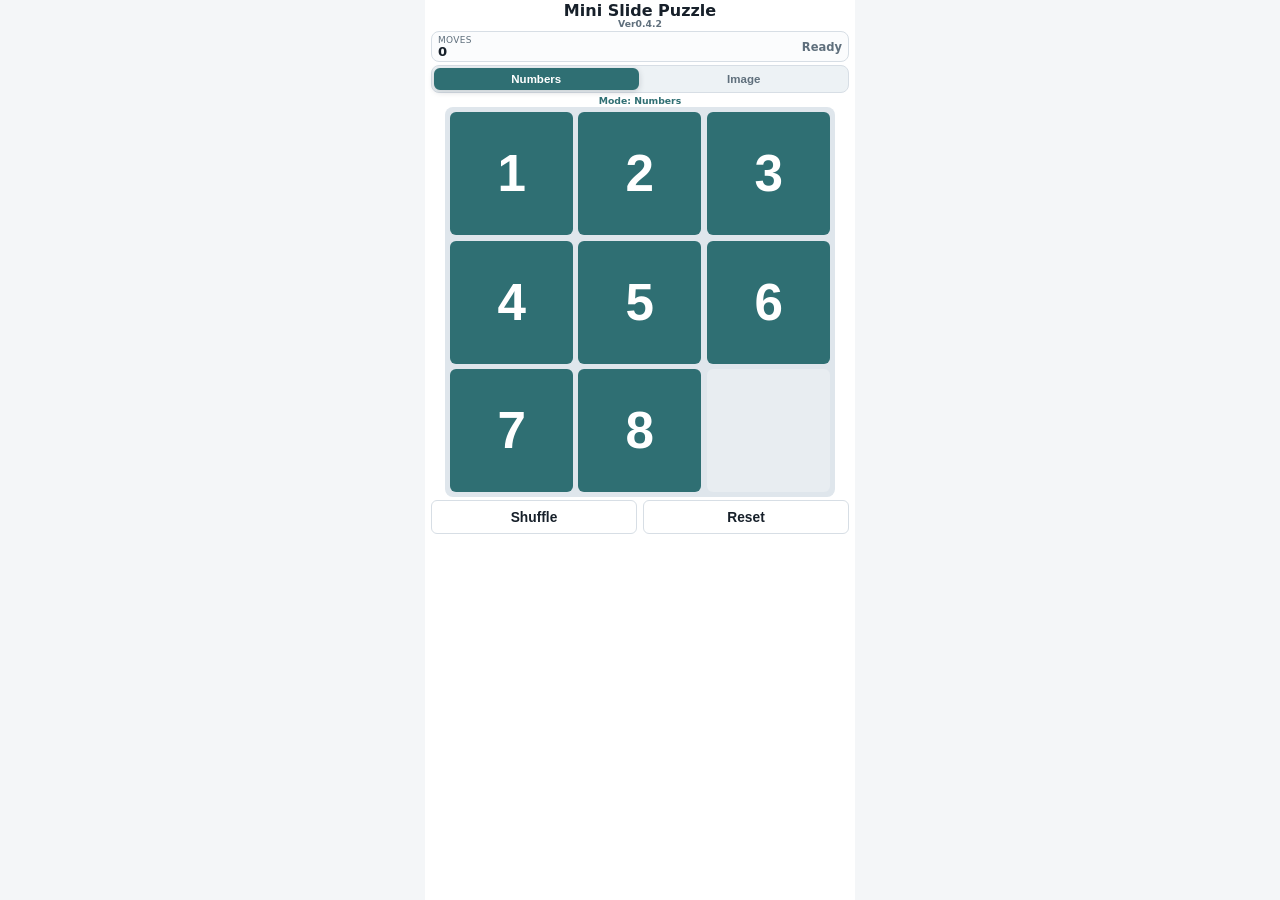
==== commit e5ec9cfa: "Fit layout on short iPhone viewport" ====
--- a/index.html
+++ b/index.html
@@ -10,7 +10,7 @@
   <main class="app" aria-labelledby="app-title">
     <header class="header">
       <h1 id="app-title">Mini Slide Puzzle</h1>
-      <p class="version">Ver0.4.1</p>
+      <p class="version">Ver0.4.2</p>
       <p class="subtitle">Slide the tiles into order from 1 to 8.</p>
     </header>
 
--- a/style.css
+++ b/style.css
@@ -72,7 +72,7 @@
   display: flex;
   flex-direction: column;
   justify-content: flex-start;
-  padding: max(5px, env(safe-area-inset-top)) max(8px, env(safe-area-inset-right)) max(5px, env(safe-area-inset-bottom)) max(8px, env(safe-area-inset-left));
+  padding: max(3px, env(safe-area-inset-top)) max(6px, env(safe-area-inset-right)) max(3px, env(safe-area-inset-bottom)) max(6px, env(safe-area-inset-left));
   background: var(--panel);
   border: 0;
   border-radius: 0;
@@ -87,19 +87,21 @@
 
 h1 {
   margin: 0;
-  font-size: clamp(1rem, 4vw, 1.25rem);
-  line-height: 1.2;
+  font-size: clamp(0.82rem, 3.4vw, 1rem);
+  line-height: 1;
 }
 
 .version {
-  margin: 1px 0 0;
-  color: var(--muted);
-  font-size: 0.66rem;
+  margin: 0;
+  color: var(--muted);
+  font-size: 0.58rem;
   font-weight: 800;
+  line-height: 1;
 }
 
 .subtitle {
-  margin: 1px 0 0;
+  display: none;
+  margin: 0;
   color: var(--muted);
   font-size: 0.72rem;
 }
@@ -110,8 +112,8 @@
   align-items: center;
   gap: 12px;
   flex: 0 0 auto;
-  margin: 5px 0;
-  padding: 5px 8px;
+  margin: 3px 0;
+  padding: 3px 6px;
   border: 1px solid var(--line);
   border-radius: 8px;
   background: #fbfcfd;
@@ -122,20 +124,20 @@
   grid-template-columns: 1fr 1fr;
   gap: 3px;
   flex: 0 0 auto;
-  margin: 0 0 4px;
-  padding: 3px;
+  margin: 0 0 2px;
+  padding: 2px;
   border: 1px solid var(--line);
   border-radius: 8px;
   background: #edf2f5;
 }
 
 .mode-button {
-  min-height: 28px;
+  min-height: 22px;
   border: 2px solid transparent;
   border-radius: 6px;
   background: transparent;
   color: var(--muted);
-  font-size: 0.84rem;
+  font-size: 0.72rem;
   font-weight: 800;
   cursor: pointer;
 }
@@ -149,9 +151,9 @@
 
 .mode-label {
   flex: 0 0 auto;
-  margin: 0 0 3px;
+  margin: 0 0 1px;
   color: var(--tile);
-  font-size: 0.7rem;
+  font-size: 0.58rem;
   font-weight: 900;
   text-align: center;
 }
@@ -161,8 +163,8 @@
   grid-template-columns: repeat(3, 1fr);
   gap: 2px;
   flex: 0 0 auto;
-  margin: 0 0 4px;
-  padding: 2px;
+  margin: 0 0 2px;
+  padding: 1px;
   border: 1px solid var(--line);
   border-radius: 8px;
   background: #f4f7f9;
@@ -173,12 +175,12 @@
 }
 
 .theme-button {
-  min-height: 24px;
+  min-height: 19px;
   border: 2px solid transparent;
   border-radius: 6px;
   background: #ffffff;
   color: var(--muted);
-  font-size: 0.68rem;
+  font-size: 0.58rem;
   font-weight: 900;
   cursor: pointer;
 }
@@ -192,7 +194,7 @@
 .label {
   display: block;
   color: var(--muted);
-  font-size: 0.66rem;
+  font-size: 0.56rem;
   text-transform: uppercase;
   letter-spacing: 0.04em;
 }
@@ -200,14 +202,15 @@
 #move-count {
   display: block;
   margin-top: 0;
-  font-size: 1rem;
+  font-size: 0.82rem;
+  line-height: 1;
 }
 
 .message {
   margin: 0;
   color: var(--muted);
   font-weight: 700;
-  font-size: 0.86rem;
+  font-size: 0.72rem;
   text-align: right;
 }
 
@@ -219,7 +222,7 @@
   display: grid;
   grid-template-columns: repeat(3, 1fr);
   gap: 5px;
-  width: min(100%, calc(100svh - 210px), calc(100dvh - 210px), 390px);
+  width: min(100%, calc(100svh - 172px), calc(100dvh - 172px), 390px);
   min-width: 0;
   aspect-ratio: 1;
   align-self: center;
@@ -325,9 +328,9 @@
 .controls {
   display: grid;
   grid-template-columns: 1fr 1fr;
-  gap: 8px;
-  flex: 0 0 auto;
-  margin-top: 5px;
+  gap: 6px;
+  flex: 0 0 auto;
+  margin-top: 3px;
 }
 
 .controls button {
@@ -336,7 +339,7 @@
   border-radius: 6px;
   background: #ffffff;
   color: var(--text);
-  font-size: 0.92rem;
+  font-size: 0.86rem;
   font-weight: 800;
   cursor: pointer;
 }
@@ -347,7 +350,7 @@
 
 @media (max-width: 360px) {
   .app {
-    padding: max(4px, env(safe-area-inset-top)) max(6px, env(safe-area-inset-right)) max(4px, env(safe-area-inset-bottom)) max(6px, env(safe-area-inset-left));
+    padding: max(2px, env(safe-area-inset-top)) max(5px, env(safe-area-inset-right)) max(2px, env(safe-area-inset-bottom)) max(5px, env(safe-area-inset-left));
   }
 
   .status {
@@ -361,38 +364,34 @@
 }
 
 @media (max-height: 620px) {
-  .subtitle {
-    display: none;
-  }
-
   .status {
-    margin: 4px 0;
-    padding: 4px 7px;
+    margin: 2px 0;
+    padding: 2px 5px;
   }
 
   .controls {
-    margin-top: 4px;
+    margin-top: 2px;
   }
 
   .mode-switch {
-    margin-bottom: 3px;
+    margin-bottom: 1px;
   }
 
   .mode-button {
-    min-height: 26px;
+    min-height: 20px;
   }
 
   .mode-label {
-    margin-bottom: 2px;
+    margin-bottom: 1px;
   }
 
   .theme-switch {
-    margin-bottom: 3px;
+    margin-bottom: 1px;
   }
 
   .theme-button {
-    min-height: 22px;
-    font-size: 0.64rem;
+    min-height: 18px;
+    font-size: 0.56rem;
   }
 
   .controls button {
@@ -400,42 +399,57 @@
   }
 
   .board {
-    width: min(100%, calc(100svh - 178px), calc(100dvh - 178px), 390px);
+    width: min(100%, calc(100svh - 146px), calc(100dvh - 146px), 390px);
   }
 }
 
 @media (max-height: 540px) {
   h1 {
-    font-size: 1rem;
+    display: none;
   }
 
   .version {
-    font-size: 0.62rem;
+    font-size: 0.56rem;
   }
 
   .status {
-    margin: 3px 0;
+    margin: 2px 0;
   }
 
   .controls button {
-    min-height: 30px;
+    min-height: 32px;
   }
 
   .mode-button {
-    min-height: 24px;
-    font-size: 0.78rem;
+    min-height: 19px;
+    font-size: 0.68rem;
   }
 
   .mode-label {
-    font-size: 0.64rem;
+    font-size: 0.56rem;
   }
 
   .theme-button {
-    min-height: 20px;
-    font-size: 0.6rem;
+    min-height: 17px;
+    font-size: 0.52rem;
   }
 
   .board {
-    width: min(100%, calc(100svh - 156px), calc(100dvh - 156px), 390px);
-  }
-}
+    width: min(100%, calc(100svh - 128px), calc(100dvh - 128px), 390px);
+  }
+}
+
+@media (max-height: 480px) {
+  .version,
+  .mode-label {
+    display: none;
+  }
+
+  .status {
+    border-radius: 6px;
+  }
+
+  .board {
+    width: min(100%, calc(100svh - 112px), calc(100dvh - 112px), 390px);
+  }
+}
